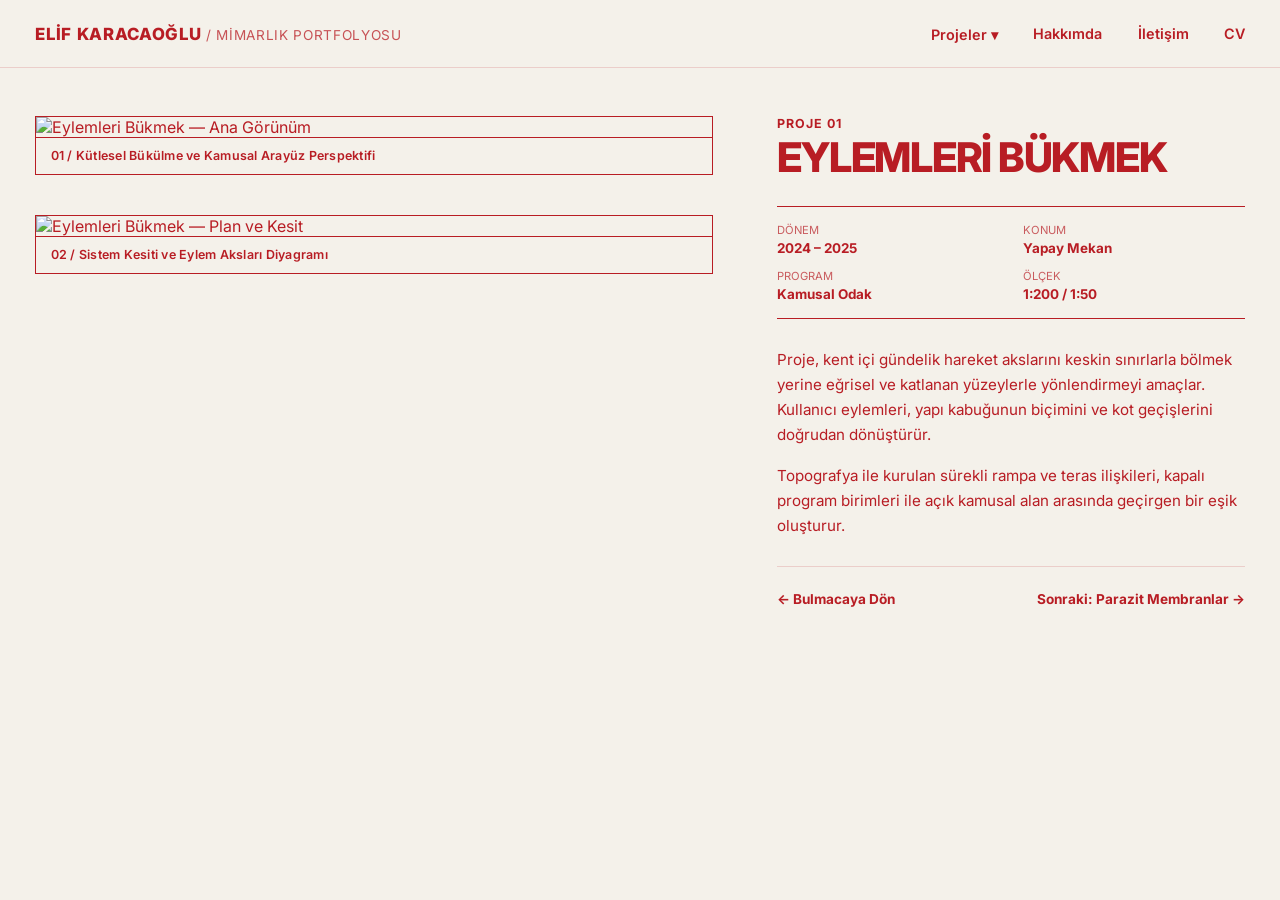
==== eylemleri-bukmek.html @ d68b2c99 "Add files via upload" ====
<!DOCTYPE html>
<html lang="tr">
<head>
  <meta charset="UTF-8">
  <meta name="viewport" content="width=device-width, initial-scale=1.0">
  <title>01. Eylemleri Bükmek | Elif Karacaoğlu</title>
  <link rel="preconnect" href="https://fonts.googleapis.com">
  <link rel="preconnect" href="https://fonts.gstatic.com" crossorigin>
  <link href="https://fonts.googleapis.com/css2?family=Inter:wght@400;500;600;700;800&display=swap" rel="stylesheet">
  <link rel="stylesheet" href="styles.css">
</head>
<body>

  <!-- ÜST MENÜ -->
  <header class="top-nav">
    <input type="checkbox" id="menu-toggle" class="menu-toggle">
    <label for="menu-toggle" class="hamburger" aria-label="Menüyü Aç">
      <span></span>
      <span></span>
      <span></span>
    </label>

    <a href="index.html" class="brand-name">ELİF KARACAOĞLU <span class="brand-sub">/ MİMARLIK PORTFOLYOSU</span></a>

    <nav class="nav-links">
      <div class="dropdown">
        <button class="drop-btn">Projeler ▾</button>
        <div class="dropdown-content">
          <a href="eylemleri-bukmek.html" class="active-link">01. Eylemleri Bükmek</a>
          <a href="parazit-membranlar.html">02. Parazit Membranlar</a>
          <a href="denge-kabugu.html">03. Denge Kabuğu</a>
          <a href="derkenar.html">04. Derkenar</a>
        </div>
      </div>
      <a href="index.html#hakkimda">Hakkımda</a>
      <a href="index.html#iletisim">İletişim</a>
      <a href="cv.pdf">CV</a>
    </nav>
  </header>

  <!-- PROJE DETAY ALANI -->
  <main class="project-detail-container">

    <!-- SOL SÜTUN: GÖRSELLER -->
    <section class="detail-gallery">
      <figure class="detail-figure">
        <img src="eylemleri-bukmek.jpg" alt="Eylemleri Bükmek — Ana Görünüm">
        <figcaption>01 / Kütlesel Bükülme ve Kamusal Arayüz Perspektifi</figcaption>
      </figure>

      <figure class="detail-figure">
        <img src="eylemleri-bukmek-2.jpg" alt="Eylemleri Bükmek — Plan ve Kesit">
        <figcaption>02 / Sistem Kesiti ve Eylem Aksları Diyagramı</figcaption>
      </figure>
    </section>

    <!-- SAĞ SÜTUN: PROJE BİLGİSİ -->
    <aside class="detail-info">
      <div>
        <p class="detail-kicker">PROJE 01</p>
        <h1 class="detail-title">EYLEMLERİ BÜKMEK</h1>
      </div>

      <div class="spec-list">
        <div class="spec-item">
          <span>Dönem</span>
          <strong>2024 – 2025</strong>
        </div>
        <div class="spec-item">
          <span>Konum</span>
          <strong>Yapay Mekan</strong>
        </div>
        <div class="spec-item">
          <span>Program</span>
          <strong>Kamusal Odak</strong>
        </div>
        <div class="spec-item">
          <span>Ölçek</span>
          <strong>1:200 / 1:50</strong>
        </div>
      </div>

      <div class="detail-description">
        <p>
          Proje, kent içi gündelik hareket akslarını keskin sınırlarla bölmek yerine eğrisel ve katlanan yüzeylerle yönlendirmeyi amaçlar. Kullanıcı eylemleri, yapı kabuğunun biçimini ve kot geçişlerini doğrudan dönüştürür.
        </p>
        <p>
          Topografya ile kurulan sürekli rampa ve teras ilişkileri, kapalı program birimleri ile açık kamusal alan arasında geçirgen bir eşik oluşturur.
        </p>
      </div>

      <div class="detail-nav-footer">
        <a href="index.html">← Bulmacaya Dön</a>
        <a href="parazit-membranlar.html">Sonraki: Parazit Membranlar →</a>
      </div>
    </aside>

  </main>

</body>
</html>
---- styles.css ----
:root {
  --bg-paper: #F4F1EA;                   /* Sıcak kağıt zemini */
  --ink-red: #B81D24;                    /* Monokrom baskı kırmızısı */
  --grid-faint: rgba(184, 29, 36, 0.16); /* Silik arka plan ızgarası */
  --nav-height: 68px;
}

* {
  box-sizing: border-box;
  margin: 0;
  padding: 0;
}

/* =========================================================
   YUMUŞAK KAYDIRMA VE TEMEL SAYFA YAPISI
   ========================================================= */
html {
  scroll-behavior: smooth;
  background-color: var(--bg-paper);
}

body {
  width: 100%;
  overflow-x: hidden;
  background-color: var(--bg-paper);
  color: var(--ink-red);
  font-family: 'Inter', -apple-system, BlinkMacSystemFont, sans-serif;
}

/* =========================================================
   ÜST MENÜ (YAPIŞKAN NAVBAR)
   ========================================================= */
.top-nav {
  height: var(--nav-height);
  width: 100%;
  background-color: var(--bg-paper);
  border-bottom: 1px solid var(--grid-faint);
  padding: 0 2.2rem;
  display: flex;
  align-items: center;
  justify-content: space-between;
  position: sticky;
  top: 0;
  z-index: 30;
}

.brand-name {
  text-decoration: none;
  color: var(--ink-red);
  font-weight: 800;
  font-size: 1.05rem;
  letter-spacing: 0.04em;
}

.brand-sub {
  font-weight: 400;
  font-size: 0.85rem;
  opacity: 0.75;
}

.nav-links {
  display: flex;
  align-items: center;
  gap: 2.2rem;
}

.nav-links a, .drop-btn {
  text-decoration: none;
  color: var(--ink-red);
  font-size: 0.9rem;
  font-weight: 600;
  background: none;
  border: none;
  cursor: pointer;
  font-family: inherit;
  transition: opacity 0.2s ease;
}

.nav-links a:hover, .drop-btn:hover {
  opacity: 0.6;
}

.dropdown {
  position: relative;
  display: inline-block;
}

.dropdown-content {
  display: none;
  position: absolute;
  right: 0;
  top: 100%;
  padding-top: 0.75rem;
  min-width: 220px;
  z-index: 40;
}

.dropdown-content a {
  display: block;
  background-color: var(--bg-paper);
  border: 1px solid var(--ink-red);
  border-bottom: none;
  padding: 0.65rem 0.9rem;
  font-size: 0.82rem;
}

.dropdown-content a:last-child {
  border-bottom: 1px solid var(--ink-red);
}

.dropdown-content a:hover {
  background-color: var(--ink-red);
  color: var(--bg-paper);
  opacity: 1;
}

.dropdown:hover .dropdown-content {
  display: block;
}

.menu-toggle, .hamburger {
  display: none;
}

/* =========================================================
   1. EKRAN: 24x13 TAM EKRAN ÇENGEL BULMACA IZGARA ALANI
   ========================================================= */
.crossword-grid {
  width: 100%;
  height: calc(100vh - var(--nav-height));
  display: grid;
  grid-template-columns: repeat(24, 1fr);
  grid-template-rows: repeat(13, 1fr);
  position: relative;

  background-image:
    linear-gradient(to right, var(--grid-faint) 1px, transparent 1px),
    linear-gradient(to bottom, var(--grid-faint) 1px, transparent 1px);
  background-size: calc(100% / 24) calc(100% / 13);
}

.project-pair {
  display: contents;
  text-decoration: none;
  color: inherit;
}

.word-strip {
  display: grid;
  z-index: 5;
}

.letter-cell {
  display: flex;
  align-items: center;
  justify-content: center;
  font-weight: 800;
  font-size: clamp(0.95rem, 1.45vw, 1.55rem);
  color: var(--ink-red);
  text-transform: uppercase;
  transition: background-color 0.2s ease, color 0.2s ease;
}

/* =========================================================
   NOKTALAŞMIŞ (HALFTONE / RISOGRAPH) KIRMIZI FOTOĞRAF KUTULARI
   ========================================================= */
.image-block {
  border: 1px solid var(--ink-red);
  overflow: hidden;
  background-color: var(--ink-red);
  position: relative;
  z-index: 2;
  transition: background-color 0.35s ease;
}

.img-tag {
  position: absolute;
  top: 0;
  left: 0;
  background-color: var(--bg-paper);
  color: var(--ink-red);
  border-right: 1px solid var(--ink-red);
  border-bottom: 1px solid var(--ink-red);
  padding: 2px 5px;
  font-size: 0.62rem;
  font-weight: 800;
  z-index: 4;
}

.image-block img {
  width: 100%;
  height: 100%;
  object-fit: cover;
  display: block;
  filter: grayscale(100%) contrast(175%) brightness(112%);
  mix-blend-mode: screen;
  transition: filter 0.35s ease, transform 0.4s ease;
}

.image-block::after {
  content: "";
  position: absolute;
  inset: 0;
  pointer-events: none;
  background-image:
    radial-gradient(rgba(244, 241, 234, 0.72) 1px, transparent 1px),
    radial-gradient(rgba(184, 29, 36, 0.35) 1px, transparent 1px);
  background-size: 3px 3px;
  background-position: 0 0, 1.5px 1.5px;
  z-index: 3;
  transition: opacity 0.35s ease;
}

.project-pair:hover .letter-cell {
  background-color: var(--ink-red);
  color: var(--bg-paper);
}

.project-pair:hover .image-block {
  background-color: transparent;
}

.project-pair:hover .image-block img {
  filter: grayscale(0%) contrast(100%) brightness(100%);
  mix-blend-mode: normal;
  transform: scale(1.03);
}

.project-pair:hover .image-block::after {
  opacity: 0;
}

/* =========================================================
   ÇİZİMDEKİ KOORDİNAT YERLEŞİMLERİ (24x13)
   ========================================================= */
.img-eylemler {
  grid-column: 2 / 5;
  grid-row: 8 / 13;
}
.word-eylemler {
  grid-column: 5 / 20;
  grid-row: 9;
  grid-template-columns: repeat(15, 1fr);
}

.img-parazit {
  grid-column: 18 / 21;
  grid-row: 10 / 13;
}
.word-parazit {
  grid-column: 17;
  grid-row: 2 / 11;
  grid-template-rows: repeat(9, 1fr);
}

.img-denge {
  grid-column: 20 / 24;
  grid-row: 4 / 7;
}
.word-denge {
  grid-column: 11 / 22;
  grid-row: 3;
  grid-template-columns: repeat(11, 1fr);
}

.img-derkenar {
  grid-column: 4 / 8;
  grid-row: 3 / 6;
}
.word-derkenar {
  grid-column: 8;
  grid-row: 5 / 13;
  grid-template-rows: repeat(8, 1fr);
}

/* =========================================================
   IZGARA SONRASI BÖLÜMLER: HAKKIMDA VE İLETİŞİM
   ========================================================= */
.editorial-section {
  width: 100%;
  border-top: 1px solid var(--ink-red);
  padding: 5rem 2.2rem;
  scroll-margin-top: var(--nav-height);
}

.section-inner {
  max-width: 1200px;
  margin: 0 auto;
}

.section-header {
  margin-bottom: 3rem;
}

.section-index {
  display: block;
  font-size: 0.75rem;
  font-weight: 700;
  letter-spacing: 0.08em;
  margin-bottom: 0.4rem;
}

.section-header h2 {
  font-size: clamp(2rem, 3.5vw, 3.2rem);
  font-weight: 800;
  letter-spacing: -0.03em;
  line-height: 1;
}

/* Hakkımda 3 Sütunlu Düzen (Sol: Fotoğraf / Orta: Metin / Sağ: Eğitim & Araçlar) */
.about-grid {
  display: grid;
  grid-template-columns: 250px 1.35fr 1fr;
  gap: 3rem;
  align-items: start;
}

.about-photo {
  width: 100%;
  aspect-ratio: 3 / 4;
  border: 1px solid var(--ink-red);
  background-color: var(--ink-red);
  overflow: hidden;
  position: relative;
}

.about-photo img {
  width: 100%;
  height: 100%;
  object-fit: cover;
  display: block;
  filter: grayscale(100%) contrast(135%) brightness(106%);
  mix-blend-mode: screen;
  transition: filter 0.35s ease, mix-blend-mode 0.35s ease;
}

/* Fotoğrafın üzerine gelindiğinde gerçek renklerine döner */
.about-photo:hover {
  background-color: transparent;
}

.about-photo:hover img {
  filter: grayscale(0%) contrast(100%) brightness(100%);
  mix-blend-mode: normal;
}

.about-bio {
  display: flex;
  flex-direction: column;
  gap: 1.25rem;
  font-size: 0.98rem;
  line-height: 1.7;
}

.about-bio .lead-text {
  font-size: 1.2rem;
  font-weight: 600;
  line-height: 1.45;
}

.about-meta {
  display: flex;
  flex-direction: column;
  gap: 2.2rem;
  border-left: 1px solid var(--grid-faint);
  padding-left: 2.5rem;
}

.meta-group h3 {
  font-size: 0.75rem;
  font-weight: 800;
  letter-spacing: 0.08em;
  margin-bottom: 0.65rem;
}

.meta-group p {
  font-size: 0.92rem;
  line-height: 1.55;
}

.tag-list {
  list-style: none;
  display: flex;
  flex-wrap: wrap;
  gap: 0.5rem;
}

.tag-list li {
  border: 1px solid var(--ink-red);
  padding: 0.3rem 0.65rem;
  font-size: 0.78rem;
  font-weight: 600;
}

/* İletişim Bölümü */
.contact-grid {
  display: grid;
  grid-template-columns: 1.4fr 1fr;
  gap: 4rem;
  padding-bottom: 4rem;
}

.contact-statement p {
  font-size: 1.1rem;
  line-height: 1.55;
  max-width: 460px;
  margin-bottom: 1.5rem;
}

.mail-link {
  display: inline-block;
  font-size: clamp(1.2rem, 2.2vw, 1.95rem);
  font-weight: 800;
  color: var(--ink-red);
  text-decoration: none;
  border-bottom: 2px solid var(--ink-red);
  padding-bottom: 0.25rem;
  transition: background-color 0.2s ease, color 0.2s ease;
}

.mail-link:hover {
  background-color: var(--ink-red);
  color: var(--bg-paper);
}

.contact-links {
  display: flex;
  flex-direction: column;
  gap: 2rem;
  border-left: 1px solid var(--grid-faint);
  padding-left: 2.5rem;
}

.social-row {
  display: flex;
  flex-wrap: wrap;
  gap: 1.25rem;
}

.social-row a {
  color: var(--ink-red);
  text-decoration: none;
  font-size: 0.92rem;
  font-weight: 700;
}

.social-row a:hover {
  text-decoration: underline;
}

/* Alt Bilgi ve Yukarı Dönüş Çubuğu */
.bottom-bar {
  border-top: 1px solid var(--grid-faint);
  padding-top: 1.5rem;
  display: flex;
  justify-content: space-between;
  align-items: center;
  font-size: 0.78rem;
  font-weight: 700;
  letter-spacing: 0.04em;
}

.back-to-top {
  color: var(--ink-red);
  text-decoration: none;
  padding: 0.35rem 0.7rem;
  border: 1px solid var(--ink-red);
  transition: background-color 0.2s ease, color 0.2s ease;
}

.back-to-top:hover {
  background-color: var(--ink-red);
  color: var(--bg-paper);
}

/* =========================================================
   PROJE DETAY SAYFASI DÜZENİ (FOTOĞRAF YANINA YAZI)
   ========================================================= */
.project-detail-container {
  max-width: 1360px;
  width: 100%;
  margin: 0 auto;
  padding: 3rem 2.2rem 5rem;
  display: grid;
  grid-template-columns: 1.45fr 1fr;
  gap: 4rem;
  align-items: start;
}

.detail-gallery {
  display: flex;
  flex-direction: column;
  gap: 2.5rem;
}

.detail-figure {
  border: 1px solid var(--ink-red);
  background-color: var(--bg-paper);
}

.detail-figure img {
  width: 100%;
  height: auto;
  display: block;
}

.detail-figure figcaption {
  padding: 0.65rem 0.9rem;
  font-size: 0.78rem;
  font-weight: 600;
  border-top: 1px solid var(--ink-red);
  letter-spacing: 0.02em;
}

.detail-info {
  position: sticky;
  top: calc(var(--nav-height) + 3rem);
  display: flex;
  flex-direction: column;
  gap: 1.75rem;
}

.detail-kicker {
  font-size: 0.78rem;
  font-weight: 700;
  letter-spacing: 0.08em;
  text-transform: uppercase;
}

.detail-title {
  font-size: clamp(2rem, 3.2vw, 3rem);
  font-weight: 800;
  line-height: 1.02;
  letter-spacing: -0.03em;
  margin-top: 0.35rem;
}

.spec-list {
  border-top: 1px solid var(--ink-red);
  border-bottom: 1px solid var(--ink-red);
  padding: 1rem 0;
  display: grid;
  grid-template-columns: 1fr 1fr;
  gap: 0.85rem 1.5rem;
  font-size: 0.84rem;
}

.spec-item span {
  display: block;
  font-size: 0.7rem;
  text-transform: uppercase;
  opacity: 0.7;
  margin-bottom: 0.15rem;
}

.detail-description {
  font-size: 0.95rem;
  line-height: 1.65;
  display: flex;
  flex-direction: column;
  gap: 1rem;
}

.detail-nav-footer {
  display: flex;
  justify-content: space-between;
  padding-top: 1.5rem;
  border-top: 1px solid var(--grid-faint);
  font-size: 0.85rem;
  font-weight: 700;
}

.detail-nav-footer a {
  color: var(--ink-red);
  text-decoration: none;
}

.detail-nav-footer a:hover {
  text-decoration: underline;
}

/* =========================================================
   MOBİL UYUMLULUK (768px ve altı)
   ========================================================= */
@media (max-width: 768px) {
  .top-nav {
    padding: 0 1.25rem;
  }

  .brand-sub {
    display: none;
  }

  .hamburger {
    display: flex;
    flex-direction: column;
    justify-content: space-between;
    width: 24px;
    height: 16px;
    cursor: pointer;
  }

  .hamburger span {
    display: block;
    height: 2px;
    width: 100%;
    background-color: var(--ink-red);
  }

  .nav-links {
    display: none;
    position: absolute;
    top: var(--nav-height);
    left: 0;
    width: 100%;
    background-color: var(--bg-paper);
    border-bottom: 1px solid var(--ink-red);
    flex-direction: column;
    align-items: flex-start;
    padding: 1.25rem;
    gap: 1rem;
  }

  .menu-toggle:checked ~ .nav-links {
    display: flex;
  }

  .crossword-grid {
    height: auto;
    display: flex;
    flex-direction: column;
    background-image: none;
    padding: 1.25rem;
    gap: 1.75rem;
  }

  .project-pair {
    display: flex;
    flex-direction: column-reverse;
    gap: 0.5rem;
  }

  .word-strip {
    display: flex;
    flex-wrap: wrap;
  }

  .letter-cell {
    width: 28px;
    height: 28px;
    border: 1px solid var(--grid-faint);
    font-size: 0.85rem;
  }

  .image-block {
    height: 240px;
    width: 100%;
  }

  .editorial-section {
    padding: 3.5rem 1.25rem;
  }

  .about-grid,
  .contact-grid,
  .project-detail-container {
    grid-template-columns: 1fr;
    gap: 2.2rem;
  }

  .about-photo {
    max-width: 240px;
  }

  .about-meta,
  .contact-links {
    border-left: none;
    border-top: 1px solid var(--grid-faint);
    padding-left: 0;
    padding-top: 1.75rem;
  }

  .detail-info {
    position: static;
  }
}
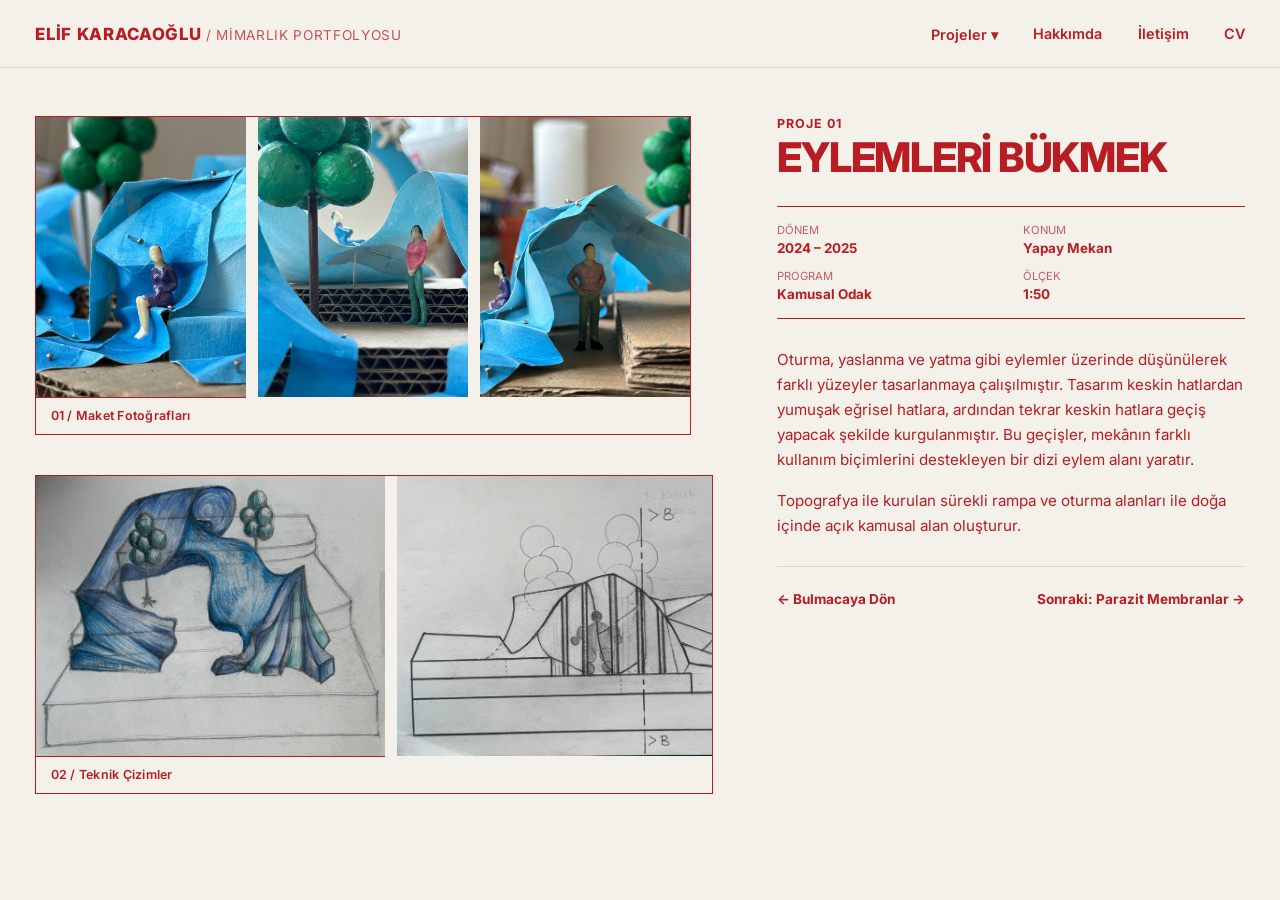
==== commit 2d8044e5: "Add files via upload" ====
--- a/eylemleri-bukmek.html
+++ b/eylemleri-bukmek.html
@@ -44,13 +44,18 @@
     <!-- SOL SÜTUN: GÖRSELLER -->
     <section class="detail-gallery">
       <figure class="detail-figure">
-        <img src="eylemleri-bukmek.jpg" alt="Eylemleri Bükmek — Ana Görünüm">
-        <figcaption>01 / Kütlesel Bükülme ve Kamusal Arayüz Perspektifi</figcaption>
+        <img src="merhaba.jpeg" alt="Eylemleri Bükmek — Ana Görünüm">
+        <img src="foto1.jpeg" alt="Eylemleri Bükmek — Ana Görünüm">
+        <img src="foto2.jpeg" alt="Eylemleri Bükmek — Ana Görünüm">
+        <figcaption>01 / Maket Fotoğrafları</figcaption>
       </figure>
 
       <figure class="detail-figure">
-        <img src="eylemleri-bukmek-2.jpg" alt="Eylemleri Bükmek — Plan ve Kesit">
-        <figcaption>02 / Sistem Kesiti ve Eylem Aksları Diyagramı</figcaption>
+        <img src="eskiz.jpeg" alt="Eylemleri Bükmek — Plan ve Kesit">
+        <img src="görünüş.jpeg" alt="Eylemleri Bükmek — Plan ve Kesit">
+        <img src="görünüş 2.jpeg" alt="Eylemleri Bükmek — Plan ve Kesit">
+        <img src="görünüş 3.jpeg" alt="Eylemleri Bükmek — Plan ve Kesit">
+        <figcaption>02 / Teknik Çizimler</figcaption>
       </figure>
     </section>
 
@@ -76,16 +81,16 @@
         </div>
         <div class="spec-item">
           <span>Ölçek</span>
-          <strong>1:200 / 1:50</strong>
+          <strong>1:50</strong>
         </div>
       </div>
 
       <div class="detail-description">
         <p>
-          Proje, kent içi gündelik hareket akslarını keskin sınırlarla bölmek yerine eğrisel ve katlanan yüzeylerle yönlendirmeyi amaçlar. Kullanıcı eylemleri, yapı kabuğunun biçimini ve kot geçişlerini doğrudan dönüştürür.
+          Oturma, yaslanma ve yatma gibi eylemler üzerinde düşünülerek farklı yüzeyler tasarlanmaya çalışılmıştır. Tasarım keskin hatlardan yumuşak eğrisel hatlara, ardından tekrar keskin hatlara geçiş yapacak şekilde kurgulanmıştır. Bu geçişler, mekânın farklı kullanım biçimlerini destekleyen bir dizi eylem alanı yaratır.
         </p>
         <p>
-          Topografya ile kurulan sürekli rampa ve teras ilişkileri, kapalı program birimleri ile açık kamusal alan arasında geçirgen bir eşik oluşturur.
+          Topografya ile kurulan sürekli rampa ve oturma alanları ile doğa içinde açık kamusal alan oluşturur.
         </p>
       </div>
 
--- a/styles.css
+++ b/styles.css
@@ -476,35 +476,65 @@
 /* =========================================================
    PROJE DETAY SAYFASI DÜZENİ (FOTOĞRAF YANINA YAZI)
    ========================================================= */
+
 .project-detail-container {
   max-width: 1360px;
   width: 100%;
   margin: 0 auto;
   padding: 3rem 2.2rem 5rem;
   display: grid;
-  grid-template-columns: 1.45fr 1fr;
+  grid-template-columns: minmax(0, 1.45fr) 1fr; /* Yatay kaydırmanın taşmasını kesin olarak önler */
   gap: 4rem;
   align-items: start;
 }
 
 .detail-gallery {
   display: flex;
-  flex-direction: column;
+  flex-direction: column; /* Kategorileri alt alta dizer */
   gap: 2.5rem;
-}
-
+  width: 100%;
+  min-width: 0;
+}
+
+/* Her kategori kutusu kendi içinde sağa doğru kaydırılır */
 .detail-figure {
+  display: inline-grid;
+  grid-auto-flow: column;
+  grid-template-rows: auto auto;
+  column-gap: 0.75rem;
+  width: fit-content;
+  max-width: 100%; /* Sütun genişliğini aştığı anda yatay kaydırmayı başlatır */
+  overflow-x: auto;
   border: 1px solid var(--ink-red);
   background-color: var(--bg-paper);
+  scroll-snap-type: x mandatory;
+  scrollbar-width: thin;
+  scrollbar-color: var(--ink-red) transparent;
+}
+
+.detail-figure::-webkit-scrollbar {
+  height: 5px;
+}
+
+.detail-figure::-webkit-scrollbar-track {
+  background: var(--grid-faint);
+}
+
+.detail-figure::-webkit-scrollbar-thumb {
+  background: var(--ink-red);
 }
 
 .detail-figure img {
-  width: 100%;
-  height: auto;
+  grid-row: 1;
+  height: 360px;
+  width: auto;
   display: block;
+  scroll-snap-align: start;
 }
 
 .detail-figure figcaption {
+  grid-row: 2;
+  grid-column: 1 / -1;
   padding: 0.65rem 0.9rem;
   font-size: 0.78rem;
   font-weight: 600;
@@ -625,36 +655,57 @@
     display: flex;
   }
 
+ /* MOBİL DİKEY 18x26 ÇENGEL BULMACA DÜZENİ */
   .crossword-grid {
-    height: auto;
-    display: flex;
-    flex-direction: column;
-    background-image: none;
-    padding: 1.25rem;
-    gap: 1.75rem;
-  }
-
-  .project-pair {
-    display: flex;
-    flex-direction: column-reverse;
-    gap: 0.5rem;
-  }
-
-  .word-strip {
-    display: flex;
-    flex-wrap: wrap;
+    height: calc(100svh - var(--nav-height));
+    min-height: 620px;
+    grid-template-columns: repeat(19, 1fr);
+    grid-template-rows: repeat(26, 1fr);
+    background-size: calc(100% / 19) calc(100% / 26);
   }
 
   .letter-cell {
-    width: 28px;
-    height: 28px;
-    border: 1px solid var(--grid-faint);
-    font-size: 0.85rem;
-  }
-
-  .image-block {
-    height: 240px;
-    width: 100%;
+    font-size: 0.72rem;
+  }
+
+  /* 01. EYLEMLERİ BÜKMEK */
+  .img-eylemler {
+    grid-column: 2 / 5;
+    grid-row: 17 / 24;
+  }
+  .word-eylemler {
+    grid-column: 2 / 17;
+    grid-row: 16;
+  }
+
+  /* 02. PARAZİT MEMBRANLAR */
+  .img-parazit {
+    grid-column: 11 / 18;
+    grid-row: 18 / 25;
+  }
+  .word-parazit {
+    grid-column: 14;
+    grid-row: 9 / 18;
+  }
+
+  /* 03. DENGE KABUĞU */
+  .img-denge {
+    grid-column: 12 / 18;
+    grid-row: 3 / 9;
+  }
+  .word-denge {
+    grid-column: 8 / 19;
+    grid-row: 10;
+  }
+
+  /* 04. DERKENAR */
+  .img-derkenar {
+    grid-column: 2 / 7;
+    grid-row: 6 / 12;
+  }
+  .word-derkenar {
+    grid-column: 5;
+    grid-row: 12 / 20;
   }
 
   .editorial-section {
@@ -683,4 +734,26 @@
   .detail-info {
     position: static;
   }
-}+}
+
+.detail-figure img {
+    height: 280px;
+  }
+
+/* Mobil menüde Projeler listesinin sola taşmasını önler ve alta doğru açar */
+  .dropdown {
+    width: 100%;
+  }
+
+  .dropdown-content {
+    position: static;
+    width: 100%;
+    min-width: unset;
+    padding-top: 0.6rem;
+    padding-left: 0.75rem;
+  }
+
+  .dropdown:hover .dropdown-content,
+  .dropdown:focus-within .dropdown-content {
+    display: block;
+  }
